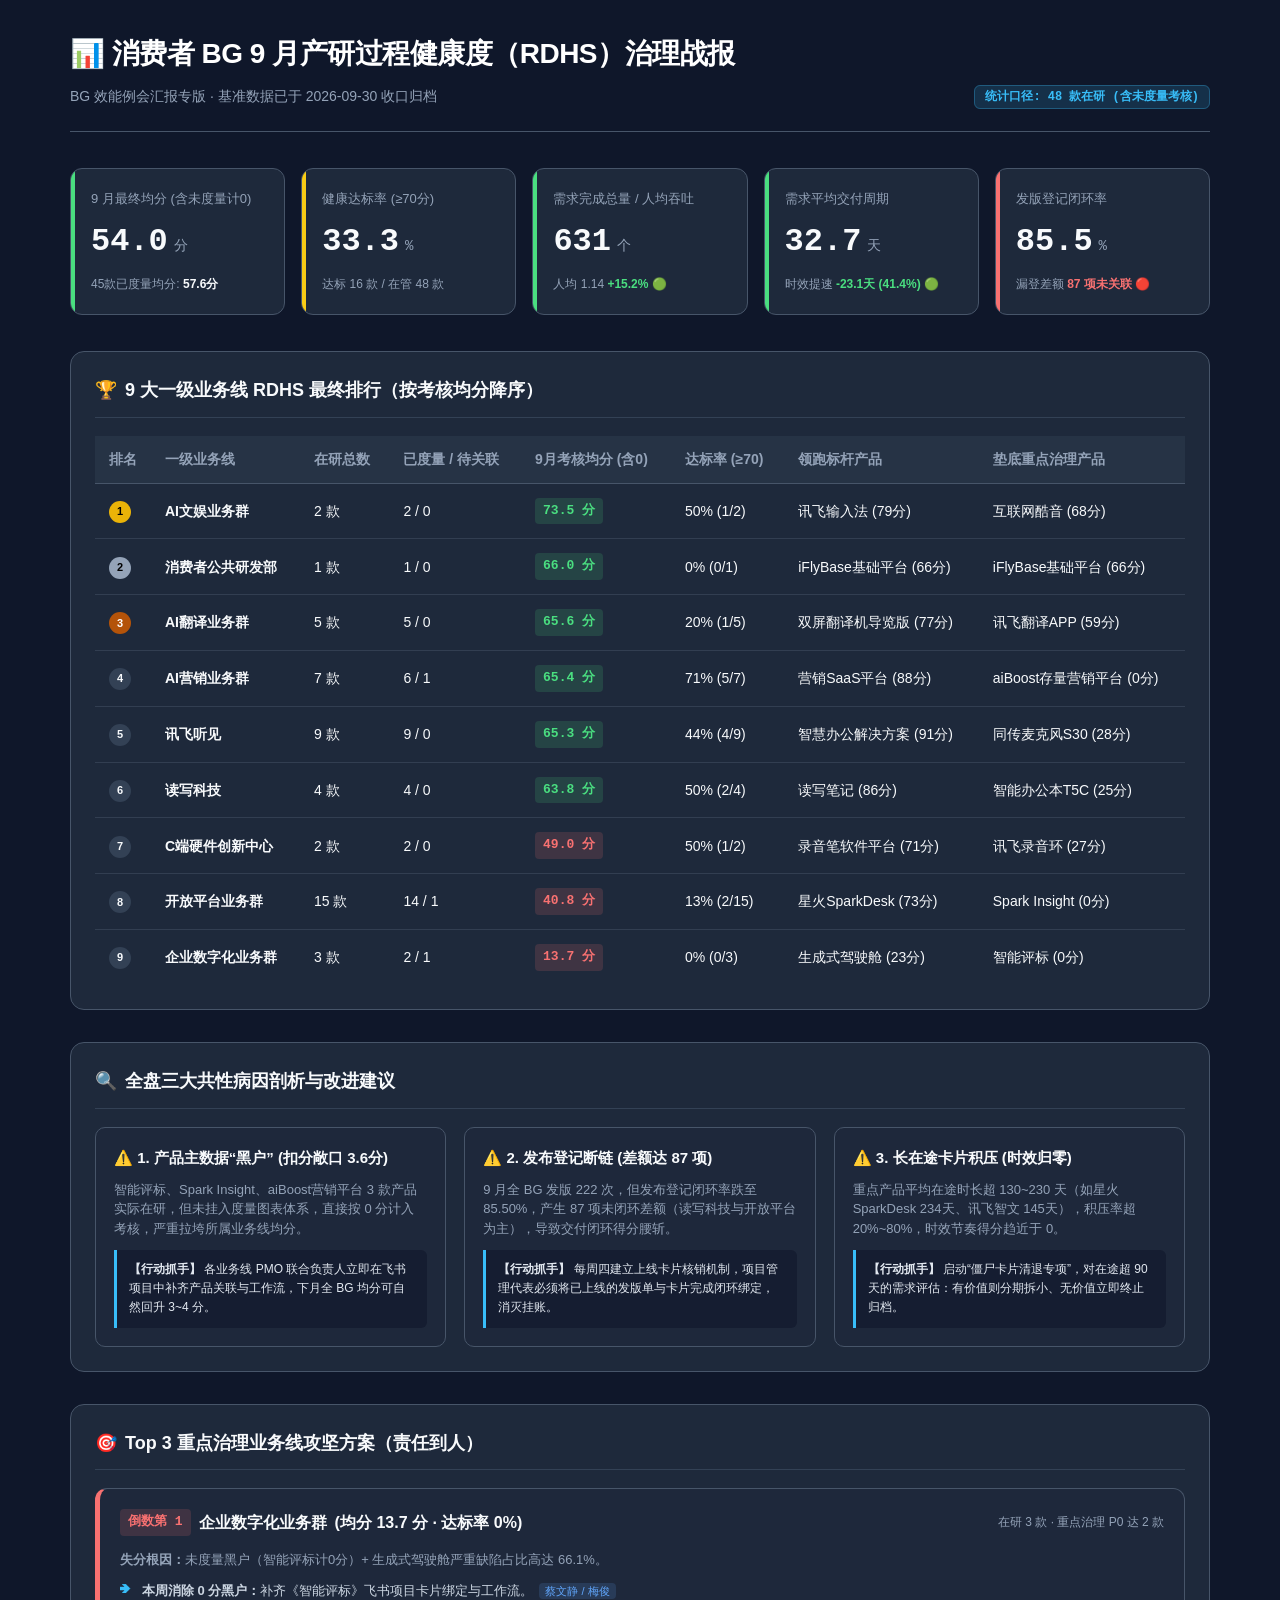
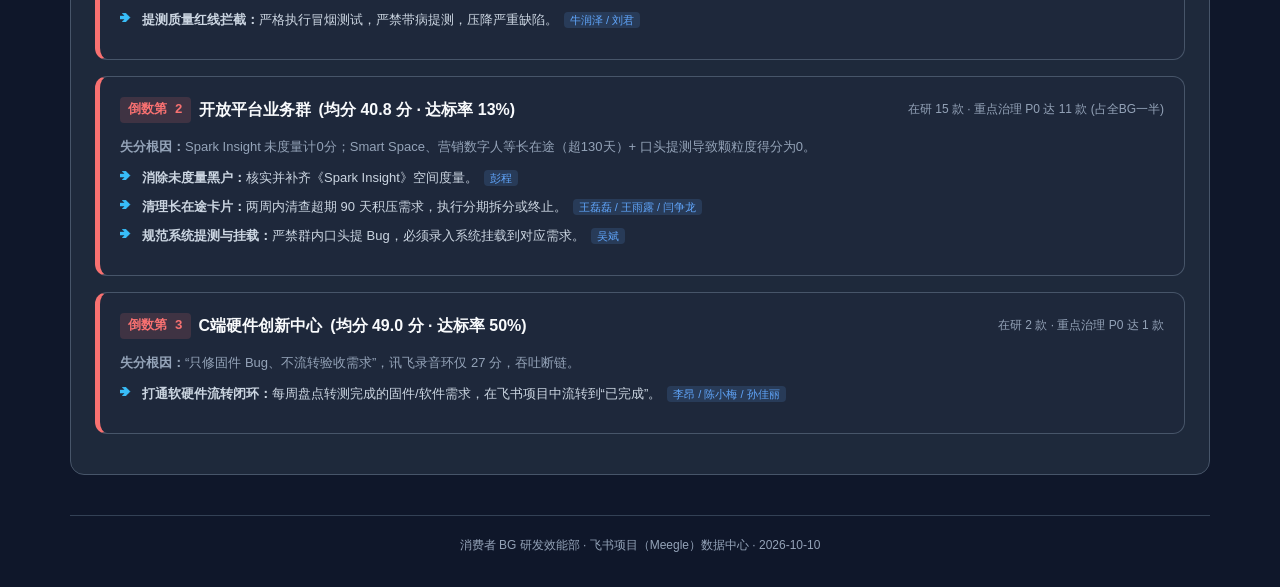
==== 2026-09/index.html @ 00811794 "feat: initial commit for 2026-09 CBG RDHS report" ====
<!DOCTYPE html>
<html lang="zh-CN">
<head>
  <meta charset="UTF-8">
  <meta name="viewport" content="width=device-width, initial-scale=1.0">
  <title>消费者 BG 9 月产研过程健康度（RDHS）治理战报</title>
  <style>
    :root {
      --bg: #0f172a;
      --surface: #1e293b;
      --surface-card: #334155;
      --border: #475569;
      --text: #f8fafc;
      --text-muted: #94a3b8;
      --primary: #38bdf8;
      --green: #4ade80;
      --yellow: #facc15;
      --red: #f87171;
      --blue: #60a5fa;
    }
    * { box-sizing: border-box; margin: 0; padding: 0; }
    body {
      font-family: -apple-system, BlinkMacSystemFont, "PingFang SC", "Segoe UI", Roboto, "Helvetica Neue", Arial, sans-serif;
      background-color: var(--bg);
      color: var(--text);
      line-height: 1.6;
      padding: 32px 20px;
    }
    .container {
      max-width: 1140px;
      margin: 0 auto;
    }
    header {
      margin-bottom: 36px;
      border-bottom: 1px solid var(--border);
      padding-bottom: 24px;
      display: flex;
      justify-content: space-between;
      align-items: flex-end;
      flex-wrap: wrap;
      gap: 16px;
    }
    .header-main h1 {
      font-size: 28px;
      font-weight: 700;
      letter-spacing: -0.5px;
      color: #fff;
      display: flex;
      align-items: center;
      gap: 10px;
    }
    .header-main p {
      margin-top: 8px;
      color: var(--text-muted);
      font-size: 14px;
    }
    .badge-period {
      background: rgba(56, 189, 248, 0.15);
      color: var(--primary);
      border: 1px solid rgba(56, 189, 248, 0.3);
      padding: 4px 10px;
      border-radius: 6px;
      font-size: 12px;
      font-weight: 600;
      font-family: ui-monospace, SFMono-Regular, Menlo, monospace;
    }
    
    /* KPI Cards */
    .kpi-grid {
      display: grid;
      grid-template-columns: repeat(auto-fit, minmax(200px, 1fr));
      gap: 16px;
      margin-bottom: 36px;
    }
    .kpi-card {
      background: var(--surface);
      border: 1px solid var(--border);
      border-radius: 12px;
      padding: 20px;
      position: relative;
      overflow: hidden;
    }
    .kpi-card::before {
      content: "";
      position: absolute;
      top: 0;
      left: 0;
      width: 4px;
      height: 100%;
      background: var(--primary);
    }
    .kpi-card.green::before { background: var(--green); }
    .kpi-card.yellow::before { background: var(--yellow); }
    .kpi-card.red::before { background: var(--red); }
    .kpi-label {
      font-size: 13px;
      color: var(--text-muted);
      margin-bottom: 6px;
    }
    .kpi-value {
      font-size: 32px;
      font-weight: 700;
      font-family: ui-monospace, SFMono-Regular, Menlo, monospace;
      display: flex;
      align-items: baseline;
      gap: 6px;
    }
    .kpi-value small {
      font-size: 14px;
      font-weight: 500;
      color: var(--text-muted);
    }
    .kpi-meta {
      margin-top: 8px;
      font-size: 12px;
      color: var(--text-muted);
    }
    .delta-good { color: var(--green); font-weight: 600; }
    .delta-bad { color: var(--red); font-weight: 600; }

    /* Section */
    section {
      background: var(--surface);
      border: 1px solid var(--border);
      border-radius: 14px;
      padding: 24px;
      margin-bottom: 32px;
    }
    .section-title {
      font-size: 18px;
      font-weight: 600;
      margin-bottom: 18px;
      display: flex;
      align-items: center;
      gap: 8px;
      border-bottom: 1px solid var(--surface-card);
      padding-bottom: 12px;
    }

    /* Table */
    .table-responsive {
      overflow-x: auto;
    }
    table {
      width: 100%;
      border-collapse: collapse;
      font-size: 14px;
      text-align: left;
    }
    th {
      background: rgba(51, 65, 85, 0.4);
      color: var(--text-muted);
      font-weight: 600;
      padding: 12px 14px;
      border-bottom: 1px solid var(--border);
      white-space: nowrap;
    }
    td {
      padding: 14px;
      border-bottom: 1px solid rgba(71, 85, 105, 0.5);
      color: var(--text);
    }
    tr:last-child td { border-bottom: none; }
    tr:hover td { background: rgba(255, 255, 255, 0.02); }
    .score-badge {
      font-family: ui-monospace, SFMono-Regular, Menlo, monospace;
      font-weight: 700;
      padding: 3px 8px;
      border-radius: 4px;
      font-size: 13px;
      display: inline-block;
    }
    .score-green { background: rgba(74, 222, 128, 0.15); color: var(--green); }
    .score-yellow { background: rgba(250, 204, 21, 0.15); color: var(--yellow); }
    .score-red { background: rgba(248, 113, 113, 0.15); color: var(--red); }
    .rank-num {
      width: 22px;
      height: 22px;
      border-radius: 50%;
      display: inline-flex;
      align-items: center;
      justify-content: center;
      font-size: 11px;
      font-weight: 700;
      background: var(--surface-card);
      color: var(--text);
    }
    .rank-top1 { background: #eab308; color: #000; }
    .rank-top2 { background: #94a3b8; color: #000; }
    .rank-top3 { background: #b45309; color: #fff; }

    /* Cards grid */
    .analysis-grid {
      display: grid;
      grid-template-columns: repeat(auto-fit, minmax(320px, 1fr));
      gap: 18px;
    }
    .analysis-card {
      background: rgba(30, 41, 59, 0.7);
      border: 1px solid var(--border);
      border-radius: 10px;
      padding: 18px;
    }
    .analysis-card h3 {
      font-size: 15px;
      font-weight: 600;
      margin-bottom: 10px;
      display: flex;
      align-items: center;
      gap: 6px;
    }
    .analysis-card p {
      font-size: 13px;
      color: var(--text-muted);
      margin-bottom: 12px;
      line-height: 1.5;
    }
    .action-box {
      background: rgba(15, 23, 42, 0.6);
      border-left: 3px solid var(--primary);
      padding: 10px 12px;
      border-radius: 0 6px 6px 0;
      font-size: 12px;
      color: #e2e8f0;
    }

    /* Top 3 Focus */
    .focus-card {
      border: 1px solid var(--border);
      background: rgba(30, 41, 59, 0.9);
      border-radius: 12px;
      margin-bottom: 16px;
      padding: 20px;
    }
    .focus-card.c-red { border-left: 5px solid var(--red); }
    .focus-head {
      display: flex;
      justify-content: space-between;
      align-items: center;
      margin-bottom: 14px;
      flex-wrap: wrap;
      gap: 10px;
    }
    .focus-title {
      font-size: 16px;
      font-weight: 700;
      display: flex;
      align-items: center;
      gap: 8px;
    }
    .action-steps {
      list-style: none;
      margin-top: 10px;
    }
    .action-steps li {
      position: relative;
      padding-left: 22px;
      font-size: 13px;
      margin-bottom: 8px;
      color: #cbd5e1;
    }
    .action-steps li::before {
      content: "➔";
      position: absolute;
      left: 0;
      color: var(--primary);
      font-size: 11px;
    }
    .role-tag {
      background: rgba(96, 165, 250, 0.15);
      color: var(--blue);
      padding: 2px 6px;
      border-radius: 4px;
      font-size: 11px;
      margin-left: 6px;
    }
    
    footer {
      text-align: center;
      color: var(--text-muted);
      font-size: 12px;
      margin-top: 40px;
      border-top: 1px solid var(--surface-card);
      padding-top: 20px;
    }
  </style>
</head>
<body>
  <div class="container">
    <header>
      <div class="header-main">
        <h1>📊 消费者 BG 9 月产研过程健康度（RDHS）治理战报</h1>
        <p>BG 效能例会汇报专版 · 基准数据已于 2026-09-30 收口归档</p>
      </div>
      <div>
        <span class="badge-period">统计口径: 48 款在研 (含未度量考核)</span>
      </div>
    </header>

    <!-- KPI Summary Cards -->
    <div class="kpi-grid">
      <div class="kpi-card green">
        <div class="kpi-label">9 月最终均分 (含未度量计0)</div>
        <div class="kpi-value">54.0 <small>分</small></div>
        <div class="kpi-meta">45款已度量均分: <b style="color:var(--text)">57.6分</b></div>
      </div>
      <div class="kpi-card yellow">
        <div class="kpi-label">健康达标率 (≥70分)</div>
        <div class="kpi-value">33.3 <small>%</small></div>
        <div class="kpi-meta">达标 16 款 / 在管 48 款</div>
      </div>
      <div class="kpi-card green">
        <div class="kpi-label">需求完成总量 / 人均吞吐</div>
        <div class="kpi-value">631 <small>个</small></div>
        <div class="kpi-meta">人均 1.14 <span class="delta-good">+15.2% 🟢</span></div>
      </div>
      <div class="kpi-card green">
        <div class="kpi-label">需求平均交付周期</div>
        <div class="kpi-value">32.7 <small>天</small></div>
        <div class="kpi-meta">时效提速 <span class="delta-good">-23.1天 (41.4%) 🟢</span></div>
      </div>
      <div class="kpi-card red">
        <div class="kpi-label">发版登记闭环率</div>
        <div class="kpi-value">85.5 <small>%</small></div>
        <div class="kpi-meta">漏登差额 <span class="delta-bad">87 项未关联 🔴</span></div>
      </div>
    </div>

    <!-- Section 1: Business Line Ranking -->
    <section>
      <div class="section-title">
        <span>🏆</span> 9 大一级业务线 RDHS 最终排行（按考核均分降序）
      </div>
      <div class="table-responsive">
        <table>
          <thead>
            <tr>
              <th style="width: 50px;">排名</th>
              <th>一级业务线</th>
              <th>在研总数</th>
              <th>已度量 / 待关联</th>
              <th>9月考核均分 (含0)</th>
              <th>达标率 (≥70)</th>
              <th>领跑标杆产品</th>
              <th>垫底重点治理产品</th>
            </tr>
          </thead>
          <tbody>
            <tr>
              <td><span class="rank-num rank-top1">1</span></td>
              <td><b>AI文娱业务群</b></td>
              <td>2 款</td>
              <td>2 / 0</td>
              <td><span class="score-badge score-green">73.5 分</span></td>
              <td>50% (1/2)</td>
              <td>讯飞输入法 (79分)</td>
              <td>互联网酷音 (68分)</td>
            </tr>
            <tr>
              <td><span class="rank-num rank-top2">2</span></td>
              <td><b>消费者公共研发部</b></td>
              <td>1 款</td>
              <td>1 / 0</td>
              <td><span class="score-badge score-green">66.0 分</span></td>
              <td>0% (0/1)</td>
              <td>iFlyBase基础平台 (66分)</td>
              <td>iFlyBase基础平台 (66分)</td>
            </tr>
            <tr>
              <td><span class="rank-num rank-top3">3</span></td>
              <td><b>AI翻译业务群</b></td>
              <td>5 款</td>
              <td>5 / 0</td>
              <td><span class="score-badge score-green">65.6 分</span></td>
              <td>20% (1/5)</td>
              <td>双屏翻译机导览版 (77分)</td>
              <td>讯飞翻译APP (59分)</td>
            </tr>
            <tr>
              <td><span class="rank-num">4</span></td>
              <td><b>AI营销业务群</b></td>
              <td>7 款</td>
              <td>6 / 1</td>
              <td><span class="score-badge score-green">65.4 分</span></td>
              <td>71% (5/7)</td>
              <td>营销SaaS平台 (88分)</td>
              <td>aiBoost存量营销平台 (0分)</td>
            </tr>
            <tr>
              <td><span class="rank-num">5</span></td>
              <td><b>讯飞听见</b></td>
              <td>9 款</td>
              <td>9 / 0</td>
              <td><span class="score-badge score-green">65.3 分</span></td>
              <td>44% (4/9)</td>
              <td>智慧办公解决方案 (91分)</td>
              <td>同传麦克风S30 (28分)</td>
            </tr>
            <tr>
              <td><span class="rank-num">6</span></td>
              <td><b>读写科技</b></td>
              <td>4 款</td>
              <td>4 / 0</td>
              <td><span class="score-badge score-green">63.8 分</span></td>
              <td>50% (2/4)</td>
              <td>读写笔记 (86分)</td>
              <td>智能办公本T5C (25分)</td>
            </tr>
            <tr>
              <td><span class="rank-num">7</span></td>
              <td><b>C端硬件创新中心</b></td>
              <td>2 款</td>
              <td>2 / 0</td>
              <td><span class="score-badge score-red">49.0 分</span></td>
              <td>50% (1/2)</td>
              <td>录音笔软件平台 (71分)</td>
              <td>讯飞录音环 (27分)</td>
            </tr>
            <tr>
              <td><span class="rank-num">8</span></td>
              <td><b>开放平台业务群</b></td>
              <td>15 款</td>
              <td>14 / 1</td>
              <td><span class="score-badge score-red">40.8 分</span></td>
              <td>13% (2/15)</td>
              <td>星火SparkDesk (73分)</td>
              <td>Spark Insight (0分)</td>
            </tr>
            <tr>
              <td><span class="rank-num">9</span></td>
              <td><b>企业数字化业务群</b></td>
              <td>3 款</td>
              <td>2 / 1</td>
              <td><span class="score-badge score-red">13.7 分</span></td>
              <td>0% (0/3)</td>
              <td>生成式驾驶舱 (23分)</td>
              <td>智能评标 (0分)</td>
            </tr>
          </tbody>
        </table>
      </div>
    </section>

    <!-- Section 2: Common Issues -->
    <section>
      <div class="section-title">
        <span>🔍</span> 全盘三大共性病因剖析与改进建议
      </div>
      <div class="analysis-grid">
        <div class="analysis-card">
          <h3>⚠️ 1. 产品主数据“黑户” (扣分敞口 3.6分)</h3>
          <p>智能评标、Spark Insight、aiBoost营销平台 3 款产品实际在研，但未挂入度量图表体系，直接按 0 分计入考核，严重拉垮所属业务线均分。</p>
          <div class="action-box">
            <b>【行动抓手】</b> 各业务线 PMO 联合负责人立即在飞书项目中补齐产品关联与工作流，下月全 BG 均分可自然回升 3~4 分。
          </div>
        </div>

        <div class="analysis-card">
          <h3>⚠️ 2. 发布登记断链 (差额达 87 项)</h3>
          <p>9 月全 BG 发版 222 次，但发布登记闭环率跌至 85.50%，产生 87 项未闭环差额（读写科技与开放平台为主），导致交付闭环得分腰斩。</p>
          <div class="action-box">
            <b>【行动抓手】</b> 每周四建立上线卡片核销机制，项目管理代表必须将已上线的发版单与卡片完成闭环绑定，消灭挂账。
          </div>
        </div>

        <div class="analysis-card">
          <h3>⚠️ 3. 长在途卡片积压 (时效归零)</h3>
          <p>重点产品平均在途时长超 130~230 天（如星火SparkDesk 234天、讯飞智文 145天），积压率超 20%~80%，时效节奏得分趋近于 0。</p>
          <div class="action-box">
            <b>【行动抓手】</b> 启动“僵尸卡片清退专项”，对在途超 90 天的需求评估：有价值则分期拆小、无价值立即终止归档。
          </div>
        </div>
      </div>
    </section>

    <!-- Section 3: Top 3 Focus -->
    <section>
      <div class="section-title">
        <span>🎯</span> Top 3 重点治理业务线攻坚方案（责任到人）
      </div>

      <!-- Line 1: Enterprise Digitization -->
      <div class="focus-card c-red">
        <div class="focus-head">
          <div class="focus-title">
            <span class="score-badge score-red">倒数第 1</span>
            <b>企业数字化业务群</b> (均分 13.7 分 · 达标率 0%)
          </div>
          <span style="font-size:12px;color:var(--text-muted)">在研 3 款 · 重点治理 P0 达 2 款</span>
        </div>
        <p style="font-size: 13px; color: var(--text-muted); margin-bottom: 10px;">
          <b>失分根因：</b>未度量黑户（智能评标计0分）+ 生成式驾驶舱严重缺陷占比高达 66.1%。
        </p>
        <ul class="action-steps">
          <li><b>本周消除 0 分黑户：</b>补齐《智能评标》飞书项目卡片绑定与工作流。<span class="role-tag">蔡文静 / 梅俊</span></li>
          <li><b>提测质量红线拦截：</b>严格执行冒烟测试，严禁带病提测，压降严重缺陷。<span class="role-tag">牛润泽 / 刘君</span></li>
        </ul>
      </div>

      <!-- Line 2: Open Platform -->
      <div class="focus-card c-red">
        <div class="focus-head">
          <div class="focus-title">
            <span class="score-badge score-red">倒数第 2</span>
            <b>开放平台业务群</b> (均分 40.8 分 · 达标率 13%)
          </div>
          <span style="font-size:12px;color:var(--text-muted)">在研 15 款 · 重点治理 P0 达 11 款 (占全BG一半)</span>
        </div>
        <p style="font-size: 13px; color: var(--text-muted); margin-bottom: 10px;">
          <b>失分根因：</b>Spark Insight 未度量计0分；Smart Space、营销数字人等长在途（超130天）+ 口头提测导致颗粒度得分为0。
        </p>
        <ul class="action-steps">
          <li><b>消除未度量黑户：</b>核实并补齐《Spark Insight》空间度量。<span class="role-tag">彭程</span></li>
          <li><b>清理长在途卡片：</b>两周内清查超期 90 天积压需求，执行分期拆分或终止。<span class="role-tag">王磊磊 / 王雨露 / 闫争龙</span></li>
          <li><b>规范系统提测与挂载：</b>严禁群内口头提 Bug，必须录入系统挂载到对应需求。<span class="role-tag">吴斌</span></li>
        </ul>
      </div>

      <!-- Line 3: Consumer Hardware -->
      <div class="focus-card c-red">
        <div class="focus-head">
          <div class="focus-title">
            <span class="score-badge score-red">倒数第 3</span>
            <b>C端硬件创新中心</b> (均分 49.0 分 · 达标率 50%)
          </div>
          <span style="font-size:12px;color:var(--text-muted)">在研 2 款 · 重点治理 P0 达 1 款</span>
        </div>
        <p style="font-size: 13px; color: var(--text-muted); margin-bottom: 10px;">
          <b>失分根因：</b>“只修固件 Bug、不流转验收需求”，讯飞录音环仅 27 分，吞吐断链。
        </p>
        <ul class="action-steps">
          <li><b>打通软硬件流转闭环：</b>每周盘点转测完成的固件/软件需求，在飞书项目中流转到“已完成”。<span class="role-tag">李昂 / 陈小梅 / 孙佳丽</span></li>
        </ul>
      </div>
    </section>

    <footer>
      消费者 BG 研发效能部 · 飞书项目（Meegle）数据中心 · 2026-10-10
    </footer>
  </div>
</body>
</html>
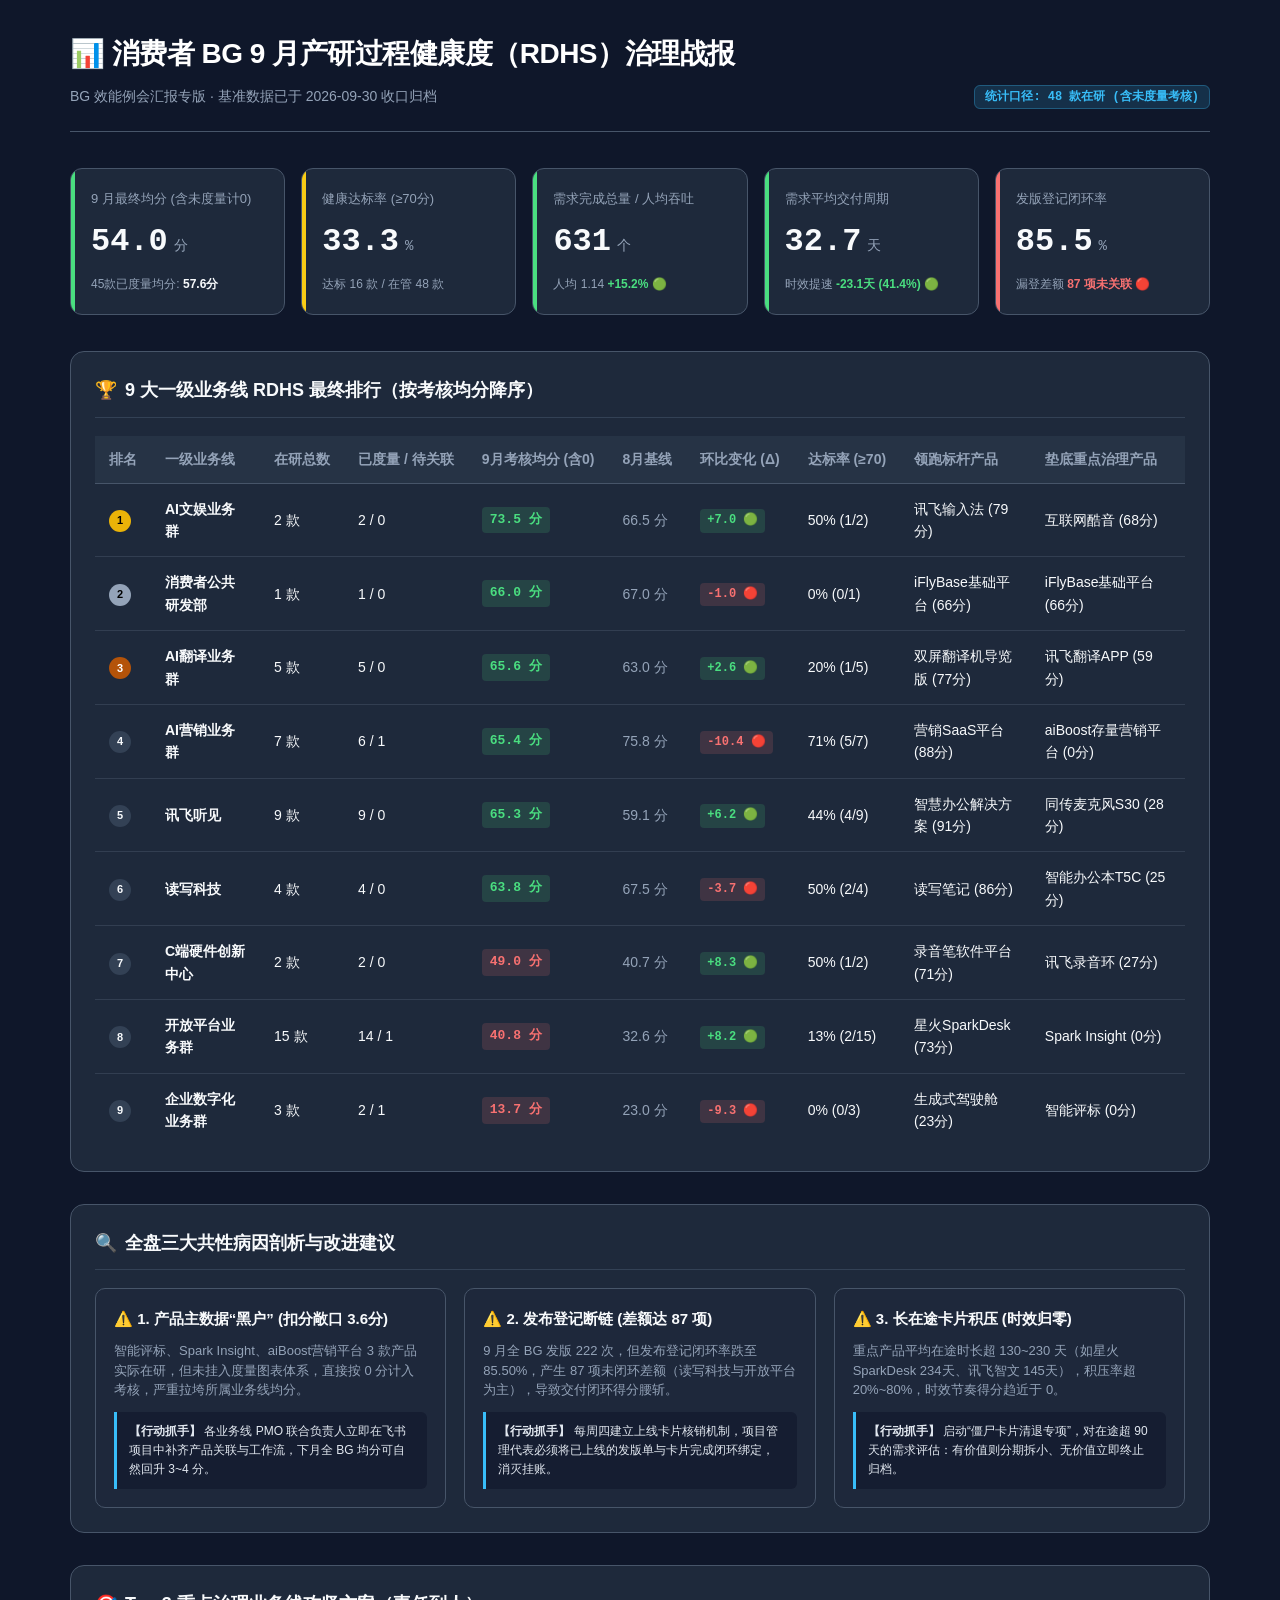
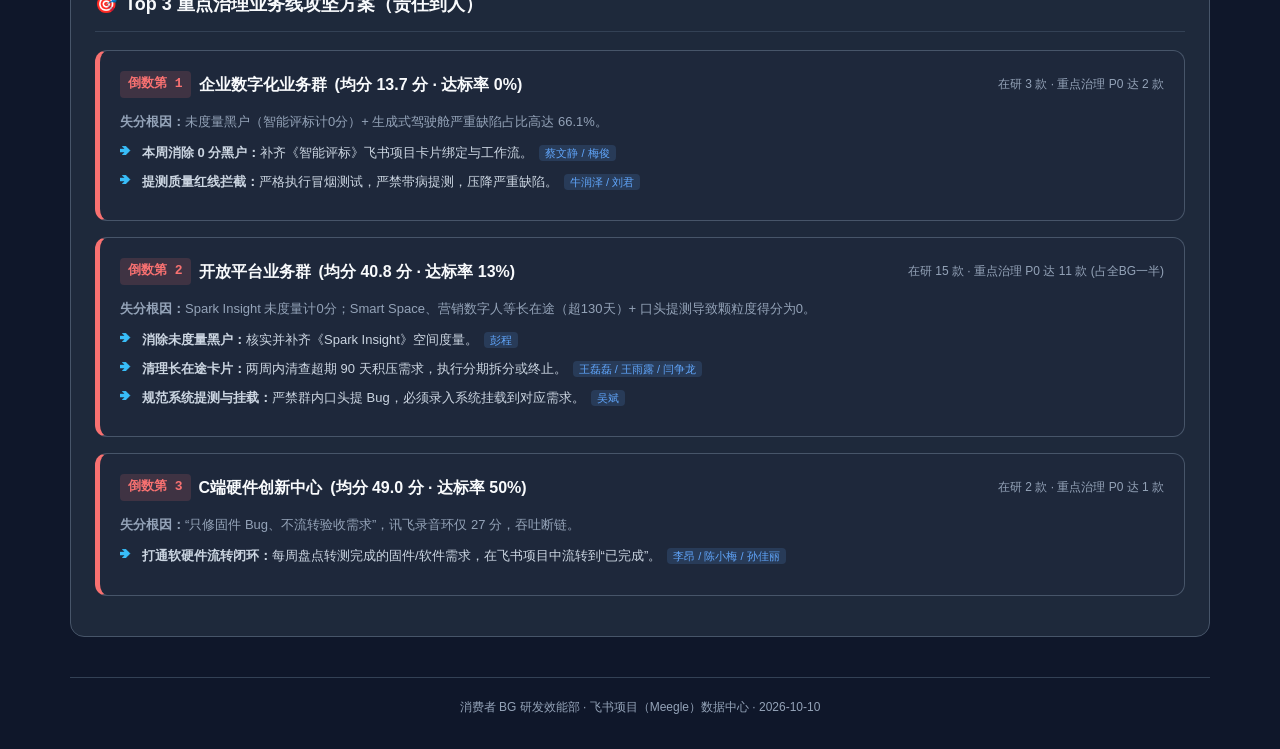
==== commit 2c94d083: "feat: display MoM baseline and delta in business line ranking" ====
--- a/2026-09/index.html
+++ b/2026-09/index.html
@@ -117,6 +117,17 @@
     }
     .delta-good { color: var(--green); font-weight: 600; }
     .delta-bad { color: var(--red); font-weight: 600; }
+    .delta-badge {
+      font-family: ui-monospace, SFMono-Regular, Menlo, monospace;
+      font-weight: 700;
+      padding: 2px 7px;
+      border-radius: 4px;
+      font-size: 12px;
+      display: inline-block;
+    }
+    .delta-up { background: rgba(74, 222, 128, 0.15); color: var(--green); }
+    .delta-down { background: rgba(248, 113, 113, 0.15); color: var(--red); }
+
 
     /* Section */
     section {
@@ -340,6 +351,8 @@
               <th>在研总数</th>
               <th>已度量 / 待关联</th>
               <th>9月考核均分 (含0)</th>
+              <th>8月基线</th>
+              <th>环比变化 (Δ)</th>
               <th>达标率 (≥70)</th>
               <th>领跑标杆产品</th>
               <th>垫底重点治理产品</th>
@@ -352,6 +365,8 @@
               <td>2 款</td>
               <td>2 / 0</td>
               <td><span class="score-badge score-green">73.5 分</span></td>
+              <td style="color:var(--text-muted)">66.5 分</td>
+              <td><span class="delta-badge delta-up">+7.0 🟢</span></td>
               <td>50% (1/2)</td>
               <td>讯飞输入法 (79分)</td>
               <td>互联网酷音 (68分)</td>
@@ -362,6 +377,8 @@
               <td>1 款</td>
               <td>1 / 0</td>
               <td><span class="score-badge score-green">66.0 分</span></td>
+              <td style="color:var(--text-muted)">67.0 分</td>
+              <td><span class="delta-badge delta-down">-1.0 🔴</span></td>
               <td>0% (0/1)</td>
               <td>iFlyBase基础平台 (66分)</td>
               <td>iFlyBase基础平台 (66分)</td>
@@ -372,6 +389,8 @@
               <td>5 款</td>
               <td>5 / 0</td>
               <td><span class="score-badge score-green">65.6 分</span></td>
+              <td style="color:var(--text-muted)">63.0 分</td>
+              <td><span class="delta-badge delta-up">+2.6 🟢</span></td>
               <td>20% (1/5)</td>
               <td>双屏翻译机导览版 (77分)</td>
               <td>讯飞翻译APP (59分)</td>
@@ -382,6 +401,8 @@
               <td>7 款</td>
               <td>6 / 1</td>
               <td><span class="score-badge score-green">65.4 分</span></td>
+              <td style="color:var(--text-muted)">75.8 分</td>
+              <td><span class="delta-badge delta-down">-10.4 🔴</span></td>
               <td>71% (5/7)</td>
               <td>营销SaaS平台 (88分)</td>
               <td>aiBoost存量营销平台 (0分)</td>
@@ -392,6 +413,8 @@
               <td>9 款</td>
               <td>9 / 0</td>
               <td><span class="score-badge score-green">65.3 分</span></td>
+              <td style="color:var(--text-muted)">59.1 分</td>
+              <td><span class="delta-badge delta-up">+6.2 🟢</span></td>
               <td>44% (4/9)</td>
               <td>智慧办公解决方案 (91分)</td>
               <td>同传麦克风S30 (28分)</td>
@@ -402,6 +425,8 @@
               <td>4 款</td>
               <td>4 / 0</td>
               <td><span class="score-badge score-green">63.8 分</span></td>
+              <td style="color:var(--text-muted)">67.5 分</td>
+              <td><span class="delta-badge delta-down">-3.7 🔴</span></td>
               <td>50% (2/4)</td>
               <td>读写笔记 (86分)</td>
               <td>智能办公本T5C (25分)</td>
@@ -412,6 +437,8 @@
               <td>2 款</td>
               <td>2 / 0</td>
               <td><span class="score-badge score-red">49.0 分</span></td>
+              <td style="color:var(--text-muted)">40.7 分</td>
+              <td><span class="delta-badge delta-up">+8.3 🟢</span></td>
               <td>50% (1/2)</td>
               <td>录音笔软件平台 (71分)</td>
               <td>讯飞录音环 (27分)</td>
@@ -422,6 +449,8 @@
               <td>15 款</td>
               <td>14 / 1</td>
               <td><span class="score-badge score-red">40.8 分</span></td>
+              <td style="color:var(--text-muted)">32.6 分</td>
+              <td><span class="delta-badge delta-up">+8.2 🟢</span></td>
               <td>13% (2/15)</td>
               <td>星火SparkDesk (73分)</td>
               <td>Spark Insight (0分)</td>
@@ -432,6 +461,8 @@
               <td>3 款</td>
               <td>2 / 1</td>
               <td><span class="score-badge score-red">13.7 分</span></td>
+              <td style="color:var(--text-muted)">23.0 分</td>
+              <td><span class="delta-badge delta-down">-9.3 🔴</span></td>
               <td>0% (0/3)</td>
               <td>生成式驾驶舱 (23分)</td>
               <td>智能评标 (0分)</td>
